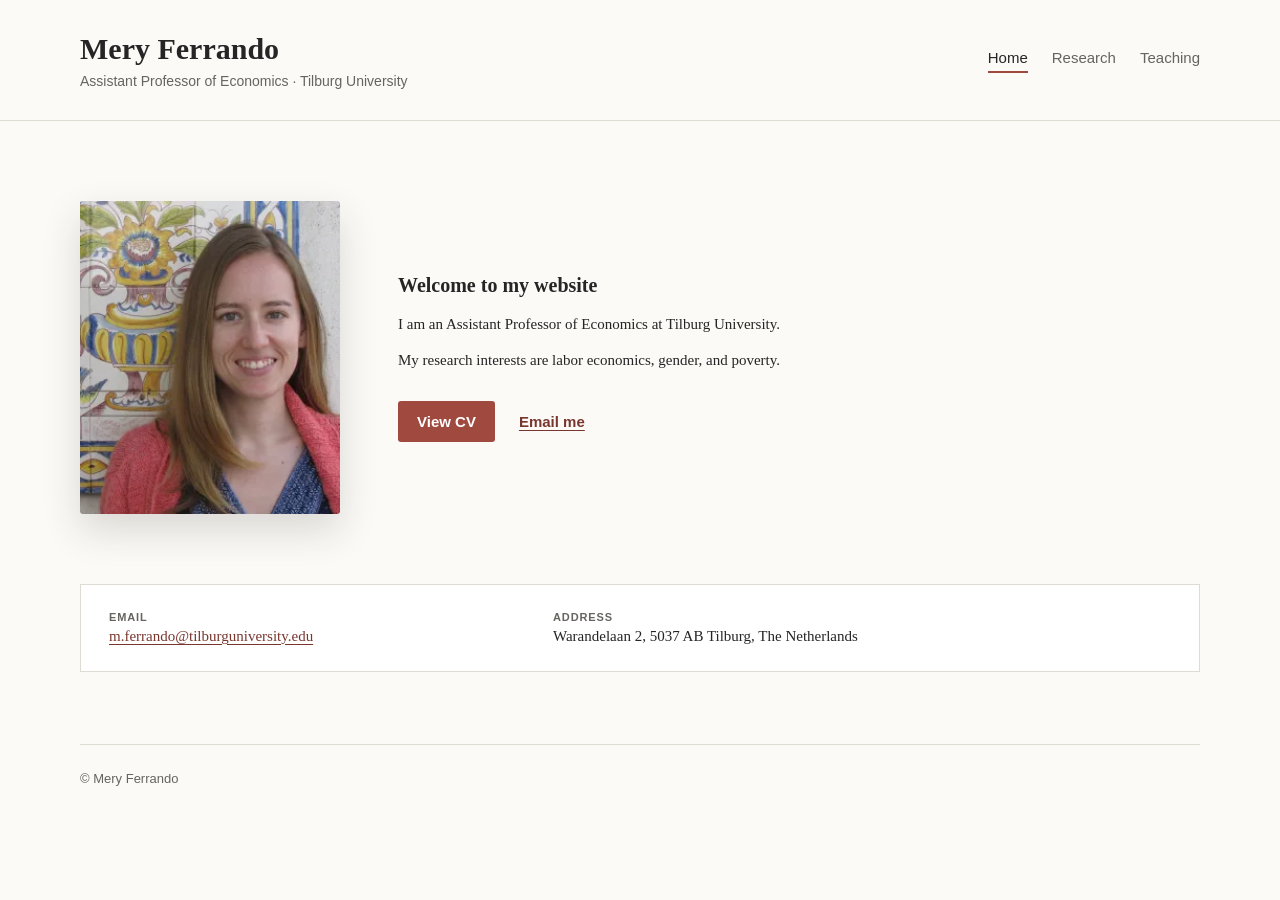
==== index.html @ 983da220 "Update index.html" ====
<!doctype html>
<html lang="en">
<head>
  <meta charset="utf-8">
  <meta name="viewport" content="width=device-width, initial-scale=1">

  <meta
    name="description"
    content="Mery Ferrando, Assistant Professor of Economics at Tilburg University."
  >
  <title>Mery Ferrando</title>
  <link rel="stylesheet" href="assets/style.css">
</head>

<body>
  <header class="site-header">
    <div class="wrap header-inner">
      <div>
        <a class="site-title" href="index.html">Mery Ferrando</a>

        <p class="site-meta">
          Assistant Professor of Economics · Tilburg University
        </p>
      </div>

      <nav aria-label="Main navigation">
        <a class="active" href="index.html">Home</a>
        <a href="research.html">Research</a>
        <a href="teaching.html">Teaching</a>
      </nav>
    </div>
  </header>

  <main class="wrap">
    <section class="hero">
      <img
        class="portrait"
        src="assets/profile.webp"
        alt="Portrait of Mery Ferrando"
      >

      <div class="hero-content">
        <h3 class="hero-title">Welcome to my website</h3>

        <p class="hero-position">
          I am an Assistant Professor of Economics at Tilburg University.
        </p>

        <p class="hero-description">
          My research interests are labor economics, gender, and poverty.
        </p>

        <div class="actions">
          <a
            class="button"
            href="https://www.dropbox.com/scl/fi/jkvxskg8xrxsf097f6ke4/cv-MFerrando.pdf?dl=0&amp;rlkey=yg29fteud4t4tp689ie0qzq6f"
          >
            View CV
          </a>

          <a
            class="text-link"
            href="mailto:m.ferrando@tilburguniversity.edu"
          >
            Email me
          </a>
        </div>
      </div>
    </section>

    <section class="contact-card" aria-label="Contact information">
      <div>
        <span class="label">Email</span>

        <a href="mailto:m.ferrando@tilburguniversity.edu">
          m.ferrando@tilburguniversity.edu
        </a>
      </div>

      <div>
        <span class="label">Address</span>

        <span>
          Warandelaan 2, 5037 AB Tilburg, The Netherlands
        </span>
      </div>
    </section>
  </main>

  <footer class="wrap">
    © Mery Ferrando
  </footer>
</body>
</html>
---- assets/style.css ----
:root {
  --ink: #252525;
  --muted: #66645f;
  --paper: #fbfaf7;
  --line: #dedbd3;
  --accent: #9f493f;
  --accent-dark: #79362f;
  --card: #ffffff;
  --max: 1120px;
}

* { box-sizing: border-box; }
html { scroll-behavior: smooth; }
body {
  margin: 0;
  color: var(--ink);
  background: var(--paper);
  font-family: "Cormorant Garamond", Georgia, serif;
  font-size: 15px;
  line-height: 1.4;
}

.wrap { width: min(calc(100% - 40px), var(--max)); margin-inline: auto; }
a { color: var(--accent-dark); text-decoration-thickness: 1px; text-underline-offset: 3px; }
a:hover { color: var(--accent); }

.site-header { border-bottom: 1px solid var(--line); background: rgba(251,250,247,.96); }
.header-inner { display: flex; align-items: center; justify-content: space-between; gap: 30px; padding: 28px 0; }
.site-title { color: var(--ink); font-size: 30px; font-weight: 700; text-decoration: none; }
.site-meta { margin: 2px 0 0; color: var(--muted); font-size: 14px; font-family: Arial, sans-serif; }
nav { display: flex; gap: 24px; font-family: Arial, sans-serif; font-size: 15px; }
nav a { color: var(--muted); text-decoration: none; padding-bottom: 3px; border-bottom: 2px solid transparent; }
nav a:hover, nav a.active { color: var(--ink); border-color: var(--accent); }

.hero { display: grid; grid-template-columns: 260px 1fr; gap: 58px; align-items: center; padding: 80px 0 58px; }
.portrait { width: 100%; aspect-ratio: 248 / 299; object-fit: cover; border-radius: 3px; box-shadow: 0 16px 38px rgba(50,35,25,.16); }
.eyebrow { margin: 0 0 8px; color: var(--accent); text-transform: uppercase; letter-spacing: .13em; font: 700 12px/1.2 Arial, sans-serif; }
h1 { margin: 0 0 18px; font-size: clamp(32px, 5vw, 42px); line-height: 1.1; letter-spacing: -.02em; }
h2 {  margin: 42px 0 18px;   padding-bottom: 8px;   border-bottom: 1px solid var(--line);   font-size: 22px;   font-weight: 600;}
.page-content section:first-child h2 {
  margin-top: 0;
}
h3 { margin: 0 0 5px; font-size: 20px; line-height: 1.35; }
.lead { font-size: 24px; line-height: 1.45; }
.actions { display: flex; align-items: center; gap: 24px; margin-top: 30px; }
.button { display: inline-block; background: var(--accent); color: #fff; padding: 10px 19px; border-radius: 3px; text-decoration: none; font: 700 15px/1.4 Arial, sans-serif; }
.button:hover { color: #fff; background: var(--accent-dark); }
.text-link { font: 700 15px/1.4 Arial, sans-serif; }

.contact-card { display: grid; grid-template-columns: 1fr 1.5fr; gap: 32px; margin: 12px 0 72px; padding: 24px 28px; background: var(--card); border: 1px solid var(--line); }
.contact-card div { display: flex; flex-direction: column; }
.label { color: var(--muted); text-transform: uppercase; letter-spacing: .08em; font: 700 11px/1.5 Arial, sans-serif; }

.page-content { padding: 18px 0 80px; }
.page-content > h1 { margin-bottom: 42px; }
.paper { margin: 0 0 28px; }
.paper p { margin: 5px 0; }
.paper-links { font: 14px/1.5 Arial, sans-serif; }
.work-list { padding-left: 23px; }
.work-list li { margin-bottom: 13px; }
.timeline-item { display: grid; grid-template-columns: 120px 1fr; gap: 28px; padding: 20px 0; border-bottom: none; }
.timeline-item p { margin: 0; line-height: 1.3;}
.timeline-item h3 {
  font-size: 15px;
  margin: 0 0 4px;
  line-height: 1.35;
}
.year { color: var(--accent); font: 700 14px/1.5 Arial, sans-serif; }
footer { padding: 24px 0 38px; border-top: 1px solid var(--line); color: var(--muted); font: 13px/1.5 Arial, sans-serif; }

@media (max-width: 700px) {
  body { font-size: 17px; }
  .header-inner { align-items: flex-start; flex-direction: column; gap: 15px; }
  nav { gap: 19px; }
  .hero { grid-template-columns: 1fr; gap: 32px; padding-top: 48px; }
  .portrait { width: min(70%, 280px); }
  .contact-card { grid-template-columns: 1fr; }
  .timeline-item { grid-template-columns: 1fr; gap: 5px; }
}
/* Teaching page only */
.page-content .timeline-item h3 {
  font-size: 15px;
  font-weight: 600;
  line-height: 1.35;
  margin: 0 0 4px;
}
/* Compact teaching page */

.teaching-page h2 {
  margin: 30px 0 8px;
  padding-bottom: 5px;
}

.teaching-page section:first-of-type h2 {
  margin-top: 12px;
}

.teaching-page .timeline-item {
  grid-template-columns: 105px 1fr;
  gap: 20px;
  padding: 10px 0;
  border-bottom: 0;
}

.teaching-page .timeline-item h3 {
  margin: 0 0 2px;
  font-size: 15px;
  font-weight: 600;
  line-height: 1.35;
}

.teaching-page .timeline-item p {
  margin: 1px 0;
  font-size: 15px;
  line-height: 1.4;
}

.teaching-page .timeline-item ul {
  margin: 4px 0 0;
  padding-left: 20px;
}

.teaching-page .timeline-item li {
  margin: 1px 0;
}

.teaching-page .year {
  font-size: 13px;
}
.timeline-item + .timeline-item {
  margin-top: 0px;
}

/* Make teaching entries compact */

.timeline-item {
  padding: 4px 0;
  border-bottom: none;
}

.timeline-item h3 {
  margin: 0;
  font-size: 15px;
  line-height: 1.2;
}

.timeline-item p {
  margin: 2px 0 0;
  line-height: 1.3;
}

.timeline-item ul {
  margin: 4px 0 0;
  padding-left: 18px;
}

.timeline-item li {
  margin: 0;
  line-height: 1.3;
}
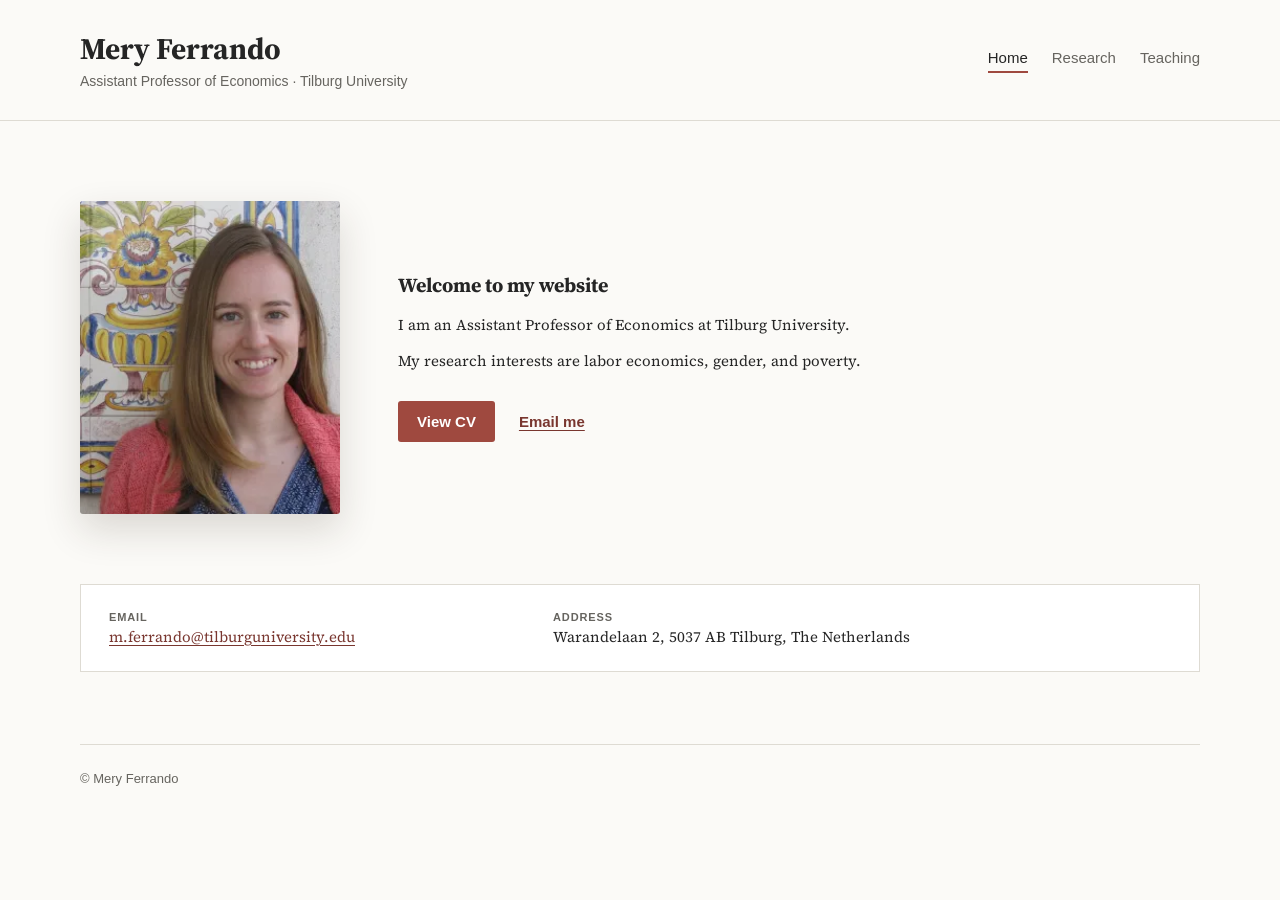
==== commit 77ef7559: "Update index.html" ====
--- a/index.html
+++ b/index.html
@@ -1,6 +1,16 @@
 <!doctype html>
 <html lang="en">
 <head>
+  <!-- Google tag (gtag.js) -->
+<script async src="https://www.googletagmanager.com/gtag/js?id=G-GTCLRNLCNZ"></script>
+<script>
+  window.dataLayer = window.dataLayer || [];
+  function gtag(){dataLayer.push(arguments);}
+  gtag('js', new Date());
+
+  gtag('config', 'G-GTCLRNLCNZ');
+</script>
+
   <meta charset="utf-8">
   <meta name="viewport" content="width=device-width, initial-scale=1">
 
@@ -8,6 +18,10 @@
     name="description"
     content="Mery Ferrando, Assistant Professor of Economics at Tilburg University."
   >
+  <link rel="preconnect" href="https://fonts.googleapis.com">
+<link rel="preconnect" href="https://fonts.gstatic.com" crossorigin>
+<link href="https://fonts.googleapis.com/css2?family=Source+Serif+4:wght@400;600;700&display=swap" rel="stylesheet">
+  
   <title>Mery Ferrando</title>
   <link rel="stylesheet" href="assets/style.css">
 </head>
--- a/assets/style.css
+++ b/assets/style.css
@@ -15,7 +15,7 @@
   margin: 0;
   color: var(--ink);
   background: var(--paper);
-  font-family: "Cormorant Garamond", Georgia, serif;
+  font-family: "Source Serif 4", Georgia, "Times New Roman", serif;
   font-size: 15px;
   line-height: 1.4;
 }
@@ -55,7 +55,10 @@
 .page-content > h1 { margin-bottom: 42px; }
 .paper { margin: 0 0 28px; }
 .paper p { margin: 5px 0; }
-.paper-links { font: 14px/1.5 Arial, sans-serif; }
+.paper-links {
+  font: 14px/1.5 Arial, sans-serif;
+  white-space: nowrap;
+}
 .work-list { padding-left: 23px; }
 .work-list li { margin-bottom: 13px; }
 .timeline-item { display: grid; grid-template-columns: 120px 1fr; gap: 28px; padding: 20px 0; border-bottom: none; }
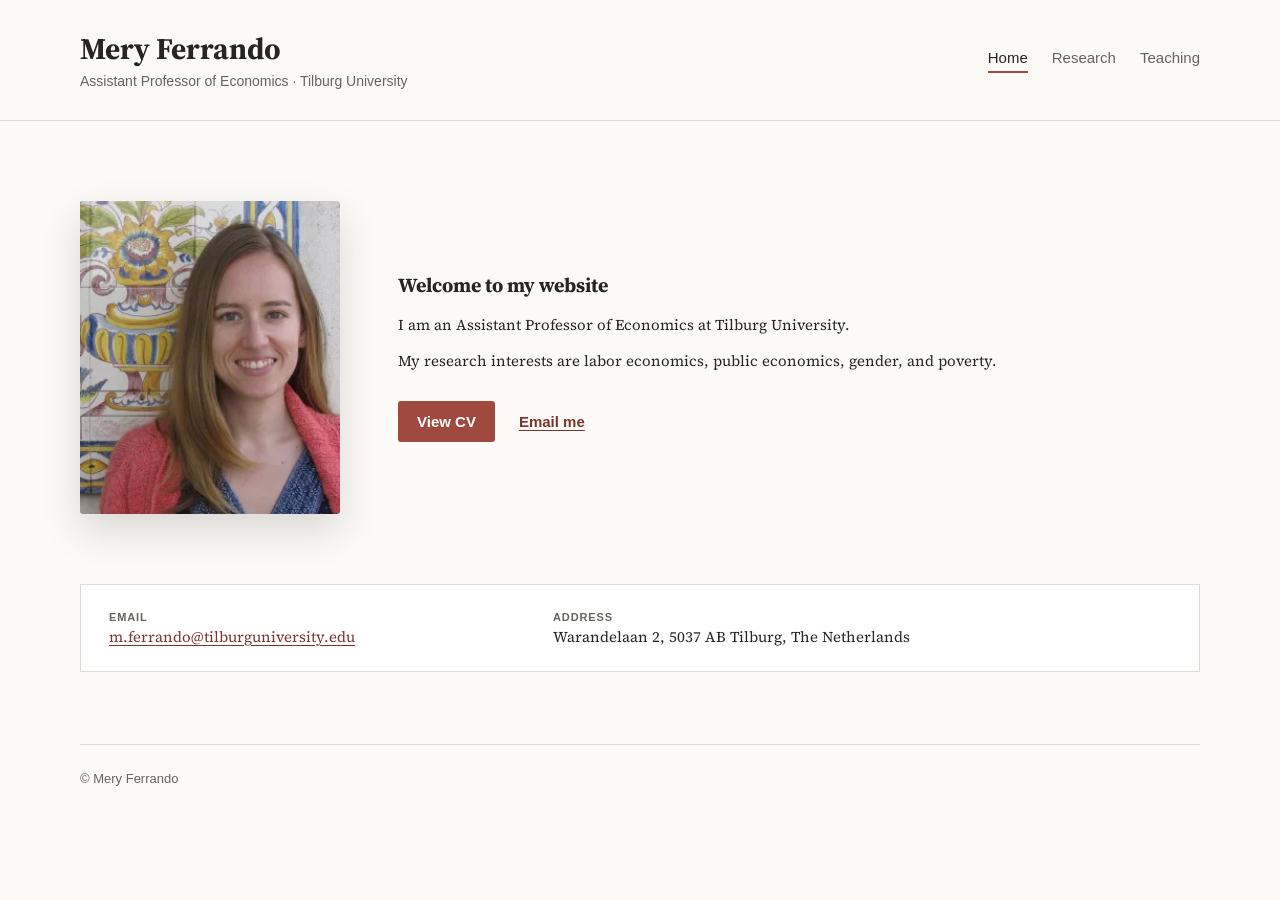
==== commit 55c091a7: "Update index.html" ====
--- a/index.html
+++ b/index.html
@@ -61,7 +61,7 @@
         </p>
 
         <p class="hero-description">
-          My research interests are labor economics, gender, and poverty.
+          My research interests are labor economics, public economics, gender, and poverty.
         </p>
 
         <div class="actions">
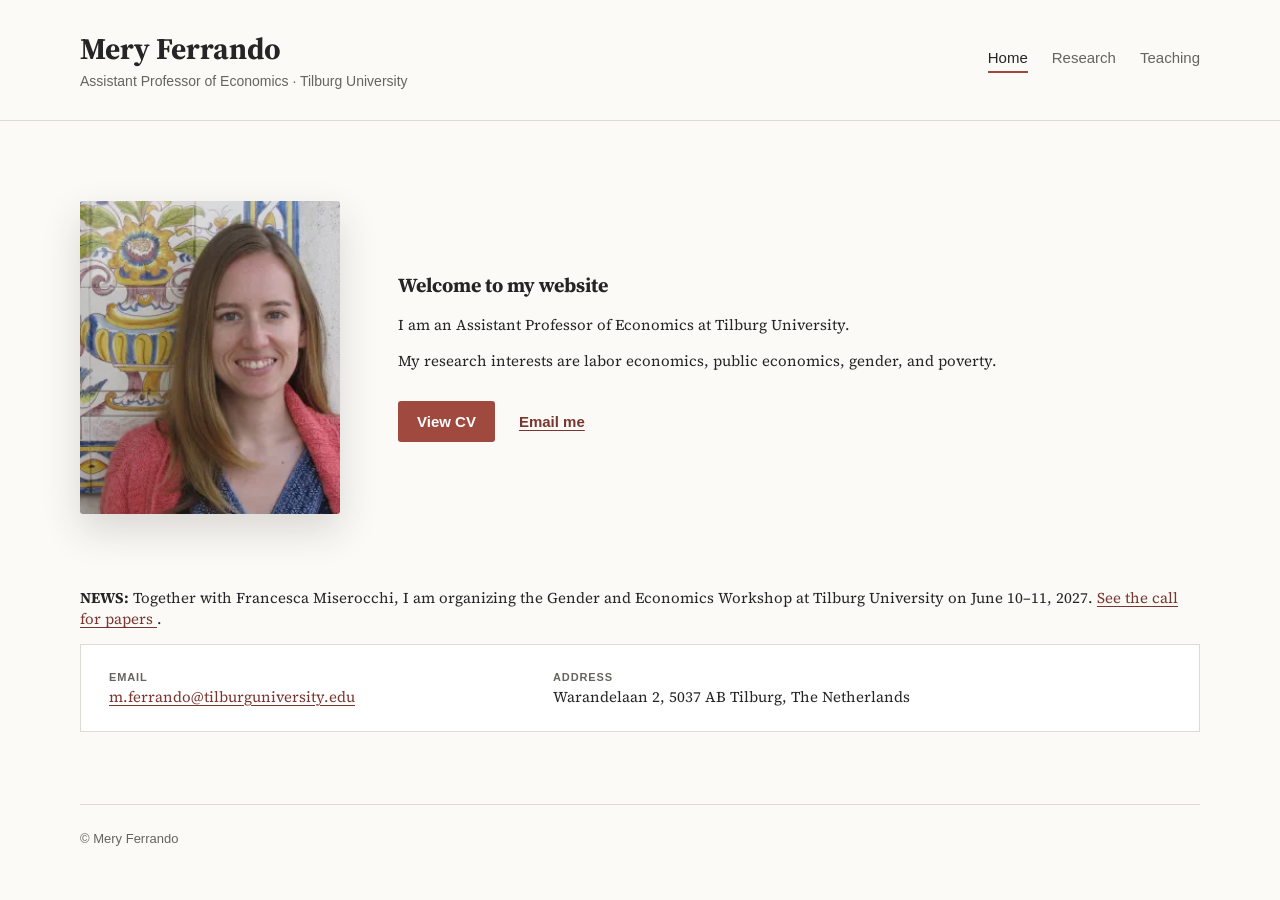
==== commit 201f892f: "Update index.html" ====
--- a/index.html
+++ b/index.html
@@ -82,6 +82,20 @@
       </div>
     </section>
 
+ <section class="news">
+      <p>
+        <strong>NEWS:</strong> Together with Francesca Miserocchi,
+        I am organizing the Gender and Economics Workshop at
+        Tilburg University on June 10–11, 2027.
+        <a href="assets/Tilburg_Gender_Economics_Workshop_Call.pdf"
+           target="_blank"
+           rel="noopener noreferrer">
+          See the call for papers
+        </a>.
+      </p>
+    </section>
+
+    
     <section class="contact-card" aria-label="Contact information">
       <div>
         <span class="label">Email</span>
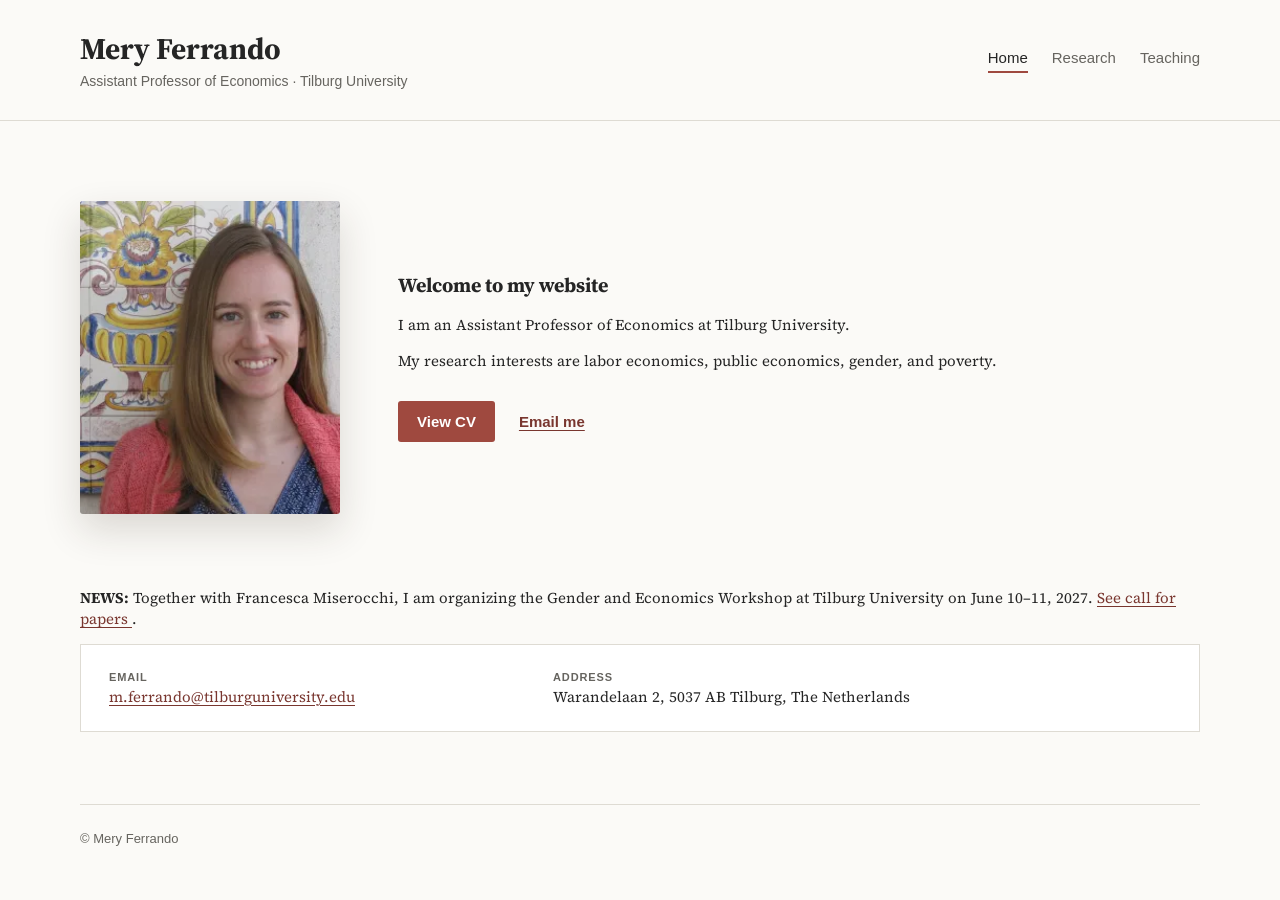
==== commit 48ef9d41: "Update index.html" ====
--- a/index.html
+++ b/index.html
@@ -90,7 +90,7 @@
         <a href="assets/Tilburg_Gender_Economics_Workshop_Call.pdf"
            target="_blank"
            rel="noopener noreferrer">
-          See the call for papers
+          See call for papers
         </a>.
       </p>
     </section>
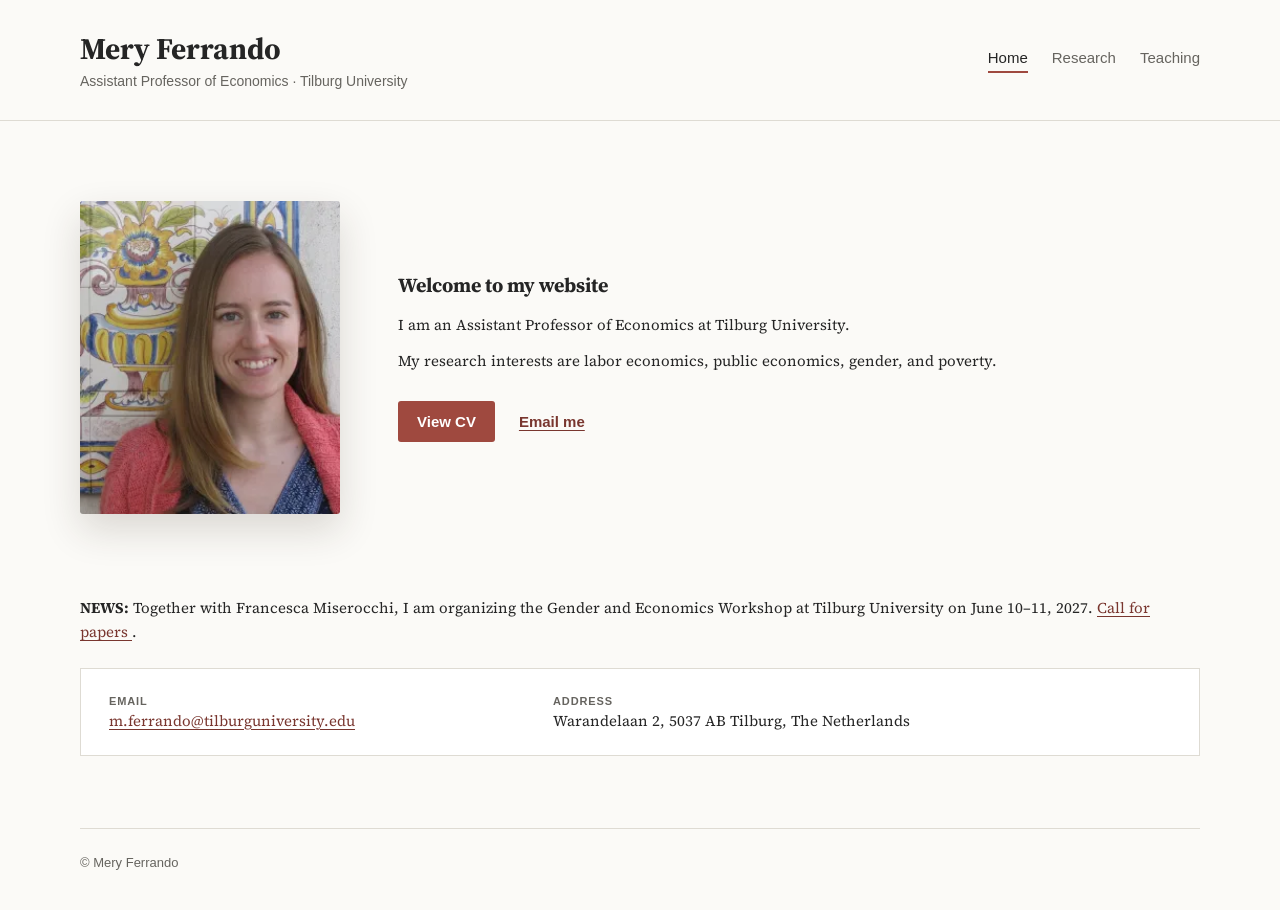
==== commit bb3323d7: "Update index.html" ====
--- a/index.html
+++ b/index.html
@@ -90,7 +90,7 @@
         <a href="assets/Tilburg_Gender_Economics_Workshop_Call.pdf"
            target="_blank"
            rel="noopener noreferrer">
-          See call for papers
+          Call for papers
         </a>.
       </p>
     </section>
--- a/assets/style.css
+++ b/assets/style.css
@@ -161,3 +161,11 @@
   margin: 0;
   line-height: 1.3;
 }
+
+.news {
+  margin: 24px 0;
+}
+
+.news p {
+  line-height: 1.6;
+}
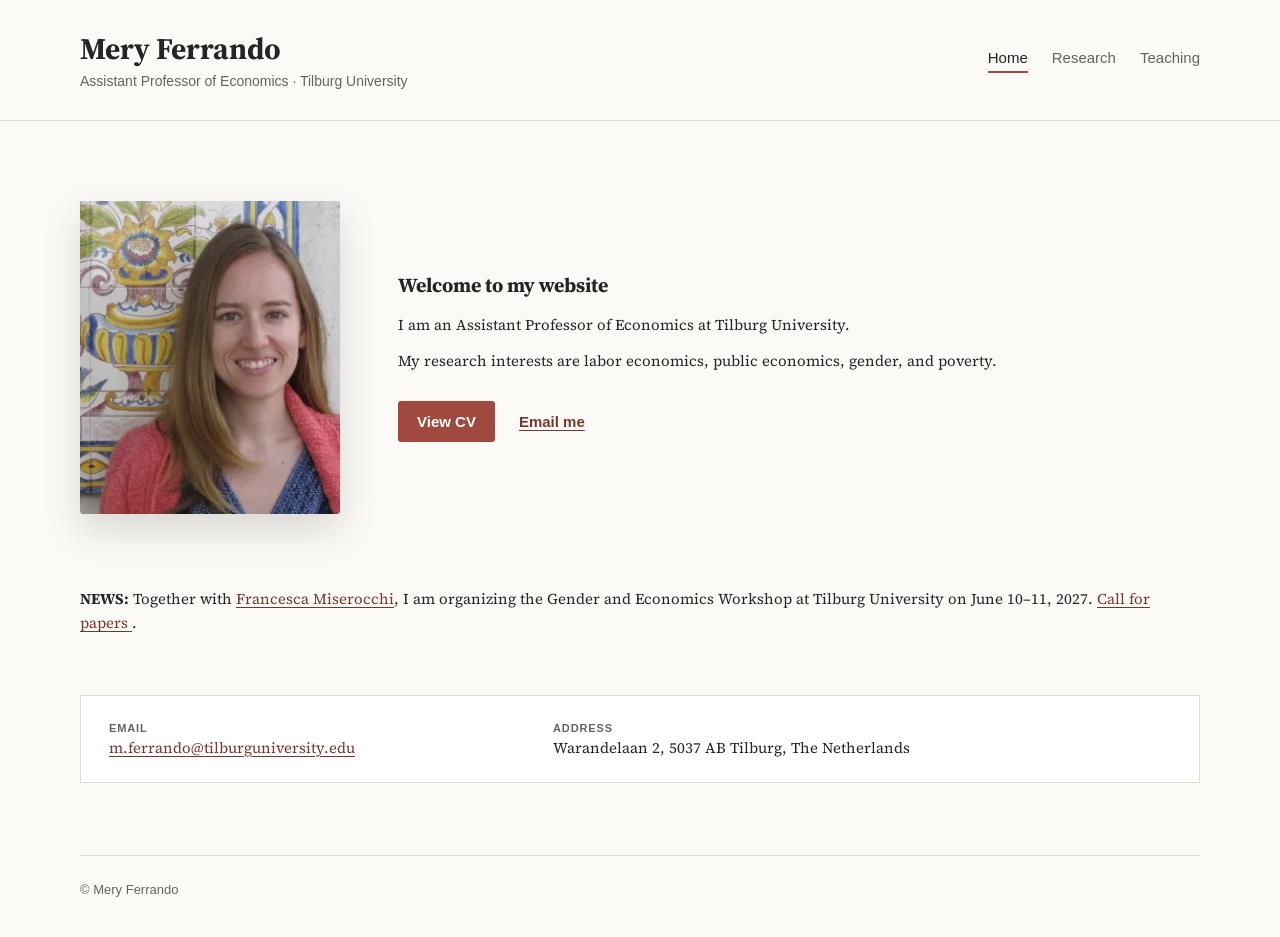
==== commit 7e9b7763: "Update index.html" ====
--- a/index.html
+++ b/index.html
@@ -84,7 +84,9 @@
 
  <section class="news">
       <p>
-        <strong>NEWS:</strong> Together with Francesca Miserocchi,
+        <strong>NEWS:</strong> Together with  <a href="https://www.francescamiserocchi.com/"
+       target="_blank"
+       rel="noopener noreferrer">Francesca Miserocchi</a>,
         I am organizing the Gender and Economics Workshop at
         Tilburg University on June 10–11, 2027.
         <a href="assets/Tilburg_Gender_Economics_Workshop_Call.pdf"
--- a/assets/style.css
+++ b/assets/style.css
@@ -163,7 +163,8 @@
 }
 
 .news {
-  margin: 24px 0;
+  margin-top: 0px;
+  margin-bottom: 60px;
 }
 
 .news p {
